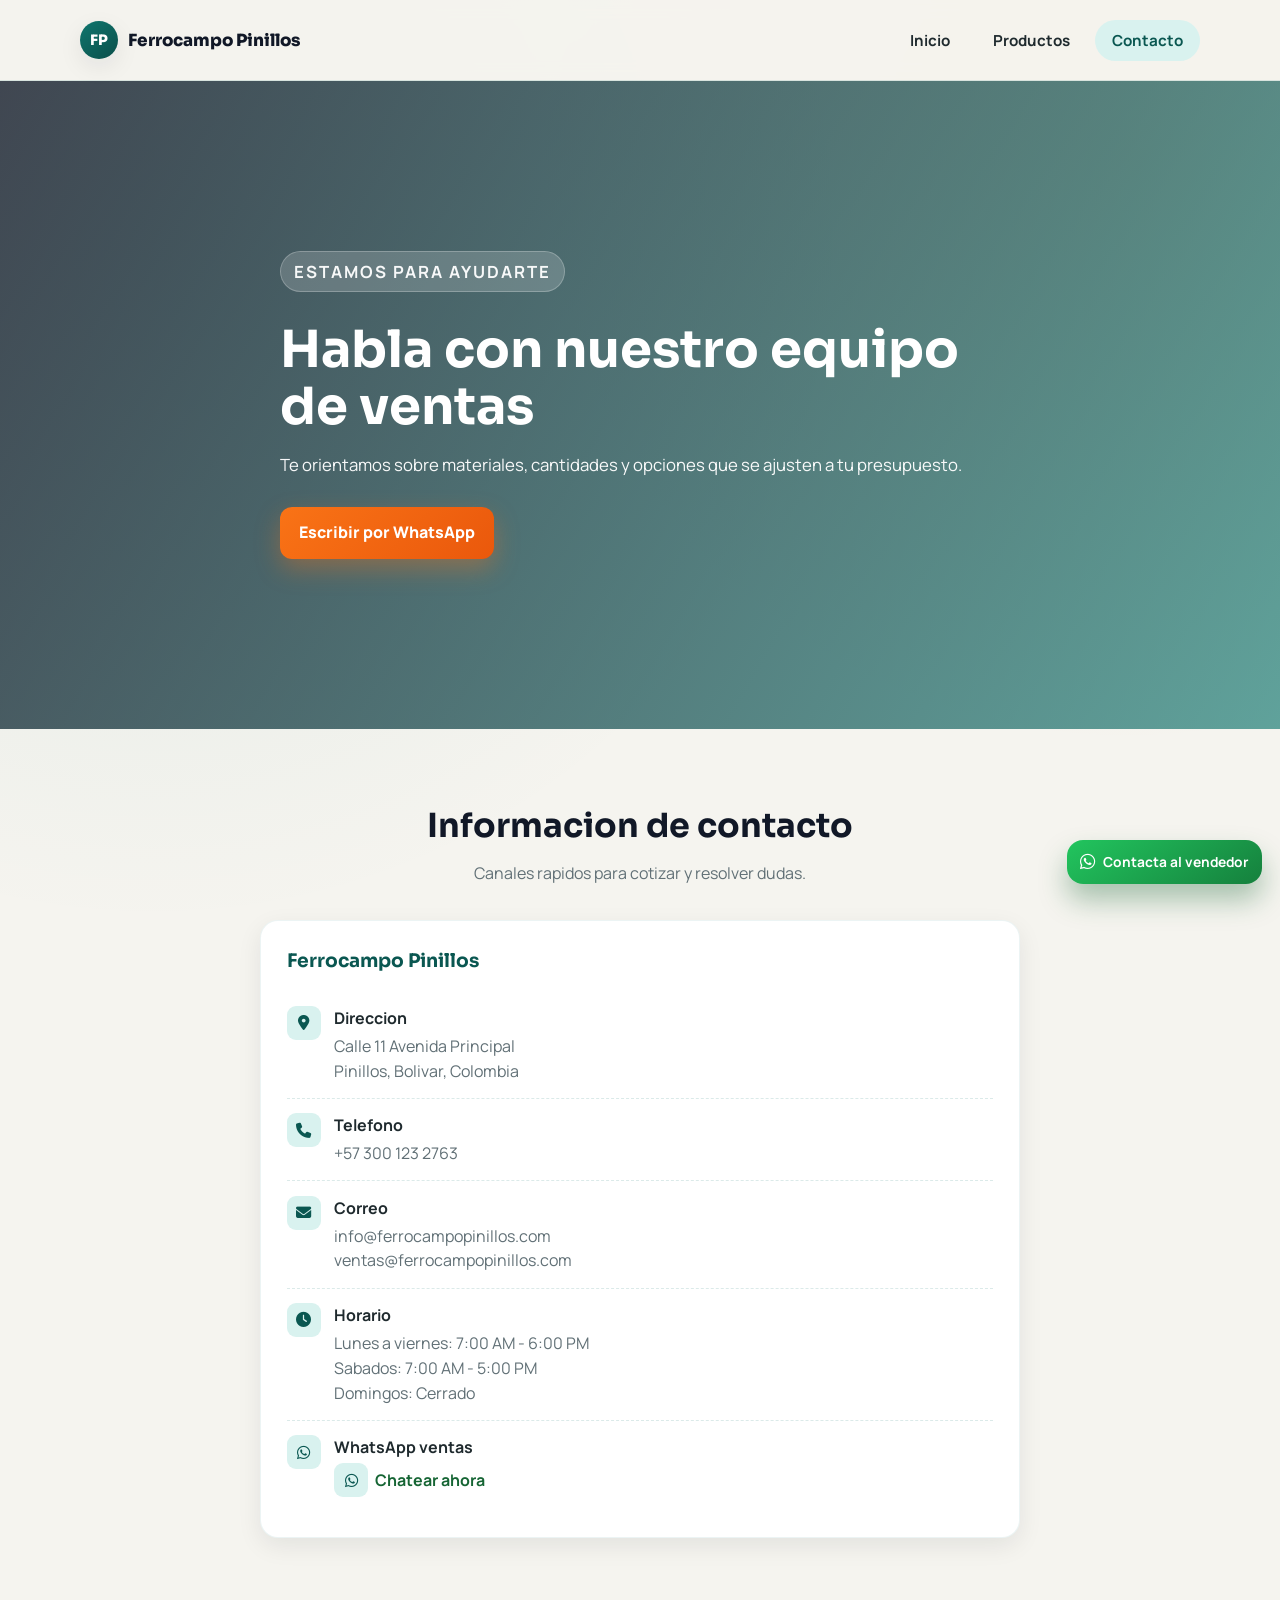
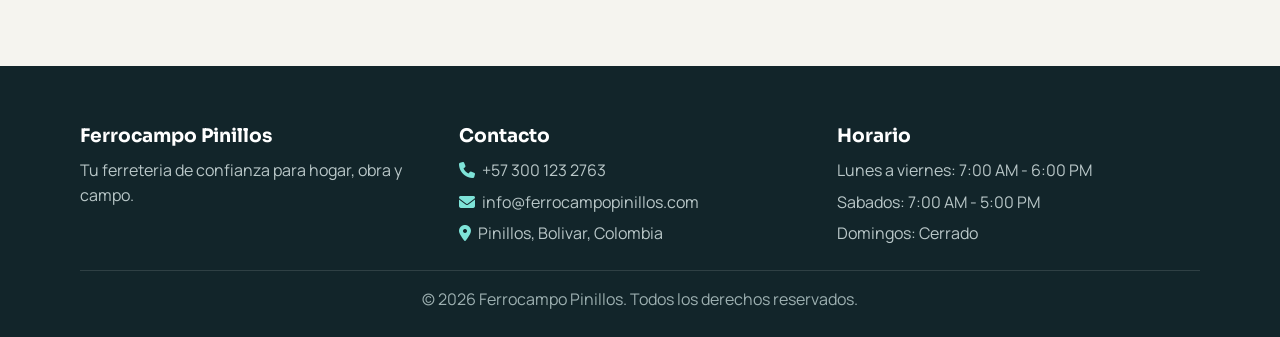
==== contacto.html @ fdd54530 "first commit" ====
<!DOCTYPE html>
<html lang="es">
<head>
    <meta charset="UTF-8">
    <meta name="viewport" content="width=device-width, initial-scale=1.0">
    <title>Contacto - Ferrocampo Pinillos</title>
    <link rel="preconnect" href="https://fonts.googleapis.com">
    <link rel="preconnect" href="https://fonts.gstatic.com" crossorigin>
    <link href="https://fonts.googleapis.com/css2?family=Manrope:wght@400;600;700;800&family=Sora:wght@600;700;800&display=swap" rel="stylesheet">
    <link rel="stylesheet" href="css/style.css">
    <link rel="stylesheet" href="https://cdnjs.cloudflare.com/ajax/libs/font-awesome/6.4.0/css/all.min.css">
</head>
<body>
    <header class="header">
        <div class="container nav-wrap">
            <a class="logo" href="index.html" aria-label="Ir al inicio">
                <span class="logo-mark">FP</span>
                <span class="logo-text">Ferrocampo Pinillos</span>
            </a>

            <button class="nav-toggle" type="button" aria-label="Abrir menu" aria-expanded="false">
                <i class="fas fa-bars"></i>
            </button>

            <nav class="nav" id="main-nav">
                <ul>
                    <li><a href="index.html">Inicio</a></li>
                    <li><a href="productos.html">Productos</a></li>
                    <li><a href="contacto.html" class="active">Contacto</a></li>
                </ul>
            </nav>
        </div>
    </header>

    <main>
        <section class="hero hero-contacto">
            <div class="container hero-content">
                <p class="kicker">Estamos para ayudarte</p>
                <h1>Habla con nuestro equipo de ventas</h1>
                <p>Te orientamos sobre materiales, cantidades y opciones que se ajusten a tu presupuesto.</p>
                <a href="https://wa.me/573001232763?text=Hola,%20necesito%20asesoria%20para%20mi%20compra" class="btn-primary" target="_blank">Escribir por WhatsApp</a>
            </div>
        </section>

        <section class="contacto-section" id="contacto">
            <div class="container">
                <div class="section-head">
                    <h2 class="section-title">Informacion de contacto</h2>
                    <p>Canales rapidos para cotizar y resolver dudas.</p>
                </div>

                <div class="contacto-content">
                    <div class="contacto-info">
                        <h3 class="contacto-info-title">Ferrocampo Pinillos</h3>

                        <div class="contacto-item">
                            <i class="fas fa-map-marker-alt"></i>
                            <div>
                                <h3>Direccion</h3>
                                <p>Calle 11 Avenida Principal<br>Pinillos, Bolivar, Colombia</p>
                            </div>
                        </div>

                        <div class="contacto-item">
                            <i class="fas fa-phone"></i>
                            <div>
                                <h3>Telefono</h3>
                                <p>+57 300 123 2763</p>
                            </div>
                        </div>

                        <div class="contacto-item">
                            <i class="fas fa-envelope"></i>
                            <div>
                                <h3>Correo</h3>
                                <p>info@ferrocampopinillos.com<br>ventas@ferrocampopinillos.com</p>
                            </div>
                        </div>

                        <div class="contacto-item">
                            <i class="fas fa-clock"></i>
                            <div>
                                <h3>Horario</h3>
                                <p>Lunes a viernes: 7:00 AM - 6:00 PM<br>Sabados: 7:00 AM - 5:00 PM<br>Domingos: Cerrado</p>
                            </div>
                        </div>

                        <div class="contacto-item">
                            <i class="fab fa-whatsapp whatsapp-icon"></i>
                            <div>
                                <h3>WhatsApp ventas</h3>
                                <a href="https://wa.me/573001232763?text=Hola,%20necesito%20informacion%20sobre%20productos" target="_blank" class="whatsapp-link">
                                    <i class="fab fa-whatsapp"></i> Chatear ahora
                                </a>
                            </div>
                        </div>
                    </div>
                </div>
            </div>
        </section>
    </main>

    <footer class="footer">
        <div class="container">
            <div class="footer-content">
                <div class="footer-section">
                    <h3>Ferrocampo Pinillos</h3>
                    <p>Tu ferreteria de confianza para hogar, obra y campo.</p>
                </div>
                <div class="footer-section">
                    <h3>Contacto</h3>
                    <p><i class="fas fa-phone"></i> +57 300 123 2763</p>
                    <p><i class="fas fa-envelope"></i> info@ferrocampopinillos.com</p>
                    <p><i class="fas fa-map-marker-alt"></i> Pinillos, Bolivar, Colombia</p>
                </div>
                <div class="footer-section">
                    <h3>Horario</h3>
                    <p>Lunes a viernes: 7:00 AM - 6:00 PM</p>
                    <p>Sabados: 7:00 AM - 5:00 PM</p>
                    <p>Domingos: Cerrado</p>
                </div>
            </div>
            <div class="footer-bottom">
                <p>&copy; 2026 Ferrocampo Pinillos. Todos los derechos reservados.</p>
            </div>
        </div>
    </footer>

    <a href="https://wa.me/573001232763?text=Hola,%20necesito%20informacion%20sobre%20productos%20de%20la%20ferreteria" class="whatsapp-float" target="_blank" title="Contactanos por WhatsApp">
        <i class="fab fa-whatsapp"></i>
        <span>Contacta al vendedor</span>
    </a>

    <script src="js/script.js"></script>
</body>
</html>
---- css/style.css ----
* {
    margin: 0;
    padding: 0;
    box-sizing: border-box;
}

:root {
    --bg: #f5f4ef;
    --bg-soft: #efece2;
    --surface: #ffffff;
    --surface-2: #f8f9fb;
    --text: #1f2a2e;
    --muted: #617076;
    --brand: #0f766e;
    --brand-strong: #0a5751;
    --brand-soft: #d9f2ef;
    --accent: #f97316;
    --ink: #111827;
    --ring: rgba(15, 118, 110, 0.2);
    --header-h: 80px;
    --shadow-sm: 0 8px 24px rgba(17, 24, 39, 0.08);
    --shadow-md: 0 20px 45px rgba(17, 24, 39, 0.12);
    --radius-sm: 12px;
    --radius-md: 18px;
    --radius-lg: 28px;
}

html {
    scroll-behavior: smooth;
}

body {
    font-family: "Manrope", sans-serif;
    color: var(--text);
    background:
        radial-gradient(circle at 12% 12%, rgba(15, 118, 110, 0.09), transparent 34%),
        radial-gradient(circle at 88% 8%, rgba(249, 115, 22, 0.12), transparent 28%),
        var(--bg);
    line-height: 1.55;
}

.container {
    width: min(1120px, 92%);
    margin-inline: auto;
}

.sr-only {
    position: absolute;
    width: 1px;
    height: 1px;
    padding: 0;
    margin: -1px;
    overflow: hidden;
    clip: rect(0, 0, 0, 0);
    border: 0;
}

.header {
    position: sticky;
    top: 0;
    z-index: 1100;
    backdrop-filter: blur(8px);
    background: rgba(245, 244, 239, 0.94);
    border-bottom: 1px solid rgba(15, 118, 110, 0.12);
}

.nav-wrap {
    min-height: var(--header-h);
    display: flex;
    align-items: center;
    justify-content: space-between;
    gap: 1rem;
}

.logo {
    text-decoration: none;
    display: inline-flex;
    align-items: center;
    gap: 0.65rem;
}

.logo-mark {
    width: 38px;
    height: 38px;
    border-radius: 50%;
    display: inline-flex;
    align-items: center;
    justify-content: center;
    font: 800 0.9rem "Sora", sans-serif;
    color: #fff;
    background: linear-gradient(140deg, var(--brand), #0b4f4a);
    box-shadow: var(--shadow-sm);
}

.logo-text {
    font: 800 1.05rem "Sora", sans-serif;
    color: var(--ink);
}

.nav ul {
    display: flex;
    list-style: none;
    gap: 0.55rem;
}

.nav a {
    text-decoration: none;
    color: var(--text);
    font-weight: 700;
    font-size: 0.95rem;
    border-radius: 999px;
    padding: 0.62rem 1.05rem;
    transition: all 0.25s ease;
}

.nav a:hover,
.nav a.active {
    color: var(--brand-strong);
    background: var(--brand-soft);
}

.nav-toggle {
    display: none;
    width: 42px;
    height: 42px;
    border: 1px solid rgba(15, 118, 110, 0.25);
    border-radius: 11px;
    background: var(--surface);
    color: var(--brand-strong);
    cursor: pointer;
}

.hero {
    position: relative;
    min-height: 72vh;
    display: grid;
    align-items: center;
    padding: 4rem 0;
}

.hero::before {
    content: "";
    position: absolute;
    inset: 0;
    background:
        linear-gradient(120deg, rgba(15, 118, 110, 0.85), rgba(11, 79, 74, 0.65)),
        url("https://images.unsplash.com/photo-1504307651254-35680f356dfd?auto=format&fit=crop&w=1400&q=80") center/cover;
    z-index: -1;
}

.hero.hero-productos::before {
    background:
        linear-gradient(120deg, rgba(15, 118, 110, 0.85), rgba(249, 115, 22, 0.45)),
        url("https://images.unsplash.com/photo-1504148455328-c376907d081c?auto=format&fit=crop&w=1400&q=80") center/cover;
}

.hero.hero-contacto::before {
    background:
        linear-gradient(120deg, rgba(17, 24, 39, 0.78), rgba(15, 118, 110, 0.65)),
        url("https://images.unsplash.com/photo-1497366754035-f200968a6e72?auto=format&fit=crop&w=1400&q=80") center/cover;
}

.hero-content {
    color: #fff;
    max-width: 720px;
    animation: fadeUp 0.7s ease;
}

.kicker {
    display: inline-block;
    font-size: 0.76rem;
    letter-spacing: 0.12em;
    text-transform: uppercase;
    font-weight: 700;
    background: rgba(255, 255, 255, 0.18);
    border: 1px solid rgba(255, 255, 255, 0.25);
    border-radius: 999px;
    padding: 0.4rem 0.8rem;
    margin-bottom: 1rem;
}

.hero h1 {
    font-family: "Sora", sans-serif;
    font-size: clamp(1.85rem, 4vw, 3.2rem);
    line-height: 1.12;
    margin-bottom: 1rem;
}

.hero p {
    font-size: 1.05rem;
    margin-bottom: 1.8rem;
    opacity: 0.96;
}

.hero-actions {
    display: flex;
    flex-wrap: wrap;
    gap: 0.8rem;
}

.btn-primary,
.btn-secondary {
    text-decoration: none;
    display: inline-flex;
    align-items: center;
    justify-content: center;
    padding: 0.85rem 1.2rem;
    border-radius: 12px;
    font-weight: 800;
    transition: transform 0.2s ease, box-shadow 0.2s ease, background 0.2s ease;
}

.btn-primary {
    color: #fff;
    background: linear-gradient(135deg, var(--accent), #ea580c);
    box-shadow: 0 10px 24px rgba(249, 115, 22, 0.35);
}

.btn-secondary {
    color: #fff;
    background: rgba(255, 255, 255, 0.2);
    border: 1px solid rgba(255, 255, 255, 0.35);
}

.btn-primary:hover,
.btn-secondary:hover {
    transform: translateY(-2px);
}

.section-head {
    text-align: center;
    margin-bottom: 2.1rem;
}

.section-title {
    font-family: "Sora", sans-serif;
    font-size: clamp(1.55rem, 2.6vw, 2.3rem);
    color: var(--ink);
    margin-bottom: 0.55rem;
}

.section-head p {
    color: var(--muted);
    max-width: 720px;
    margin-inline: auto;
}

.highlights {
    margin-top: -2.8rem;
    position: relative;
    z-index: 4;
}

.stats-grid {
    display: grid;
    grid-template-columns: repeat(3, minmax(0, 1fr));
    gap: 1rem;
}

.stat-card {
    background: var(--surface);
    border-radius: var(--radius-md);
    padding: 1.1rem 1.2rem;
    box-shadow: var(--shadow-sm);
    border: 1px solid rgba(15, 118, 110, 0.09);
}

.stat-card h3 {
    font-family: "Sora", sans-serif;
    color: var(--brand-strong);
    margin-bottom: 0.2rem;
}

.stat-card p {
    color: var(--muted);
    font-size: 0.93rem;
}

.categorias-destacadas,
.caracteristicas,
.productos-section,
.tabla-section,
.contacto-section {
    padding: 4.5rem 0;
}

.categorias-grid {
    display: grid;
    grid-template-columns: repeat(3, minmax(0, 1fr));
    gap: 1rem;
}

.categoria-card,
.caracteristica,
.contacto-info {
    background: var(--surface);
    border-radius: var(--radius-md);
    box-shadow: var(--shadow-sm);
    border: 1px solid rgba(15, 118, 110, 0.08);
}

.categoria-card {
    padding: 1.4rem;
    transition: transform 0.2s ease;
}

.categoria-card:hover {
    transform: translateY(-4px);
}

.categoria-card i {
    width: 48px;
    height: 48px;
    border-radius: 12px;
    display: inline-flex;
    align-items: center;
    justify-content: center;
    font-size: 1.3rem;
    color: var(--brand-strong);
    background: var(--brand-soft);
    margin-bottom: 0.8rem;
}

.categoria-card h3 {
    font-family: "Sora", sans-serif;
    margin-bottom: 0.3rem;
}

.categoria-card p,
.caracteristica p,
.contacto-item p {
    color: var(--muted);
}

.caracteristicas {
    background: linear-gradient(180deg, transparent, rgba(15, 118, 110, 0.05));
}

.caracteristicas-grid {
    display: grid;
    grid-template-columns: repeat(3, minmax(0, 1fr));
    gap: 1rem;
}

.caracteristica {
    padding: 1.3rem;
}

.caracteristica i {
    color: var(--accent);
    font-size: 1.45rem;
    margin-bottom: 0.6rem;
}

.caracteristica h3 {
    font-family: "Sora", sans-serif;
    margin-bottom: 0.4rem;
}

.filtros {
    display: flex;
    justify-content: center;
    flex-wrap: wrap;
    gap: 0.55rem;
    margin-bottom: 1.15rem;
}

.filtro-btn {
    border: 1px solid rgba(15, 118, 110, 0.24);
    background: var(--surface);
    color: var(--brand-strong);
    border-radius: 999px;
    padding: 0.55rem 1rem;
    cursor: pointer;
    font-weight: 700;
    transition: all 0.2s ease;
}

.filtro-btn:hover,
.filtro-btn.active {
    background: var(--brand-soft);
    border-color: rgba(15, 118, 110, 0.35);
}

.buscador {
    position: relative;
    max-width: 620px;
    margin: 0 auto 2rem;
}

.buscador input {
    width: 100%;
    background: var(--surface);
    border: 1px solid rgba(15, 118, 110, 0.22);
    border-radius: 14px;
    padding: 0.95rem 2.9rem 0.95rem 1rem;
    outline: none;
    transition: box-shadow 0.2s ease, border-color 0.2s ease;
}

.buscador input:focus {
    border-color: var(--brand);
    box-shadow: 0 0 0 4px var(--ring);
}

.buscador i {
    position: absolute;
    top: 50%;
    right: 1rem;
    transform: translateY(-50%);
    color: var(--brand-strong);
}

.productos-grid {
    display: grid;
    grid-template-columns: repeat(4, minmax(0, 1fr));
    gap: 0.95rem;
}

.producto-card {
    background: var(--surface);
    border-radius: var(--radius-md);
    border: 1px solid rgba(15, 118, 110, 0.08);
    padding: 1.05rem;
    box-shadow: var(--shadow-sm);
    transition: transform 0.2s ease;
}

.producto-card:hover {
    transform: translateY(-4px);
}

.producto-imagen {
    width: 54px;
    height: 54px;
    border-radius: 14px;
    background: var(--brand-soft);
    color: var(--brand-strong);
    display: flex;
    align-items: center;
    justify-content: center;
    font-size: 1.3rem;
    margin-bottom: 0.8rem;
}

.producto-card h3 {
    font-size: 1rem;
    margin-bottom: 0.38rem;
    font-family: "Sora", sans-serif;
}

.producto-descripcion {
    font-size: 0.89rem;
    color: var(--muted);
    margin-bottom: 0.68rem;
}

.producto-precio {
    color: var(--brand-strong);
    font-weight: 800;
    font-size: 1.1rem;
    margin-bottom: 0.6rem;
}

.categoria-tag {
    font-size: 0.76rem;
    font-weight: 700;
    color: #fff;
    background: linear-gradient(145deg, var(--brand), var(--brand-strong));
    border-radius: 999px;
    display: inline-flex;
    padding: 0.25rem 0.7rem;
}

.producto-card.hidden,
.producto-row.hidden {
    display: none;
}

.tabla-section {
    padding-top: 1.5rem;
}

.tabla-wrap {
    overflow-x: auto;
    background: var(--surface);
    border-radius: var(--radius-md);
    border: 1px solid rgba(15, 118, 110, 0.12);
    box-shadow: var(--shadow-sm);
}

.productos-tabla {
    width: 100%;
    border-collapse: collapse;
    min-width: 680px;
}

.productos-tabla th,
.productos-tabla td {
    text-align: left;
    padding: 0.9rem 1rem;
    border-bottom: 1px solid rgba(15, 118, 110, 0.08);
}

.productos-tabla thead th {
    font-family: "Sora", sans-serif;
    font-size: 0.88rem;
    letter-spacing: 0.04em;
    text-transform: uppercase;
    color: var(--brand-strong);
    background: var(--surface-2);
}

.productos-tabla tbody tr:hover {
    background: #f2fdfa;
}

.nota-precios {
    margin-top: 0.9rem;
    color: var(--muted);
    text-align: center;
}

.productos-contador {
    margin-top: 1rem;
    text-align: center;
    color: var(--muted);
    font-weight: 600;
}

.contacto-content {
    display: grid;
    grid-template-columns: 1fr;
    max-width: 760px;
    margin: 0 auto;
}

.contacto-info {
    padding: 1.6rem;
}

.contacto-info-title {
    font-family: "Sora", sans-serif;
    color: var(--brand-strong);
    margin-bottom: 1rem;
}

.contacto-item {
    display: flex;
    gap: 0.85rem;
    align-items: flex-start;
    padding: 0.9rem 0;
    border-bottom: 1px dashed rgba(15, 118, 110, 0.15);
}

.contacto-item:last-child {
    border-bottom: 0;
}

.contacto-item i {
    width: 34px;
    height: 34px;
    border-radius: 9px;
    background: var(--brand-soft);
    color: var(--brand-strong);
    display: inline-flex;
    justify-content: center;
    align-items: center;
    font-size: 0.95rem;
}

.contacto-item h3 {
    font-size: 1rem;
    margin-bottom: 0.2rem;
}

.whatsapp-icon {
    background: #dcfce7;
    color: #166534;
}

.whatsapp-link {
    text-decoration: none;
    color: #166534;
    font-weight: 700;
    display: inline-flex;
    gap: 0.4rem;
    align-items: center;
}

.footer {
    background: #12252a;
    color: #dce7e7;
    padding: 3.4rem 0 1.6rem;
    margin-top: 3.5rem;
}

.footer-content {
    display: grid;
    grid-template-columns: repeat(3, minmax(0, 1fr));
    gap: 1rem;
}

.footer-section h3 {
    color: #fff;
    font-family: "Sora", sans-serif;
    margin-bottom: 0.55rem;
}

.footer-section p {
    margin-bottom: 0.4rem;
    color: #b9c7c8;
}

.footer-section i {
    color: #7ee3d8;
    margin-right: 0.3rem;
}

.footer-bottom {
    margin-top: 1.1rem;
    padding-top: 1rem;
    border-top: 1px solid rgba(255, 255, 255, 0.12);
    text-align: center;
    color: #9db0b1;
}

.whatsapp-float {
    position: fixed;
    right: 18px;
    bottom: 16px;
    z-index: 1200;
    color: #fff;
    text-decoration: none;
    background: linear-gradient(145deg, #22c55e, #15803d);
    border-radius: 16px;
    padding: 0.7rem 0.85rem;
    box-shadow: 0 16px 28px rgba(22, 101, 52, 0.35);
    display: inline-flex;
    align-items: center;
    gap: 0.5rem;
    font-weight: 700;
    font-size: 0.86rem;
}

.whatsapp-float i {
    font-size: 1.1rem;
}

@keyframes fadeUp {
    from {
        opacity: 0;
        transform: translateY(10px);
    }
    to {
        opacity: 1;
        transform: translateY(0);
    }
}

@media (max-width: 1024px) {
    .productos-grid {
        grid-template-columns: repeat(3, minmax(0, 1fr));
    }

    .categorias-grid,
    .caracteristicas-grid,
    .stats-grid,
    .footer-content {
        grid-template-columns: repeat(2, minmax(0, 1fr));
    }
}

@media (max-width: 760px) {
    .header {
        border-bottom-color: rgba(15, 118, 110, 0.2);
    }

    .nav-toggle {
        display: inline-flex;
        align-items: center;
        justify-content: center;
    }

    .nav {
        position: absolute;
        top: var(--header-h);
        left: 0;
        right: 0;
        background: rgba(245, 244, 239, 0.98);
        border-bottom: 1px solid rgba(15, 118, 110, 0.14);
        padding: 0.9rem;
        display: none;
    }

    .nav.open {
        display: block;
        animation: fadeUp 0.2s ease;
    }

    .nav ul {
        flex-direction: column;
    }

    .hero {
        min-height: 62vh;
        padding: 3rem 0;
    }

    .hero h1 {
        font-size: 2rem;
    }

    .hero p {
        font-size: 0.98rem;
    }

    .productos-grid,
    .categorias-grid,
    .caracteristicas-grid,
    .stats-grid,
    .footer-content {
        grid-template-columns: 1fr;
    }

    .whatsapp-float span {
        display: none;
    }

    .whatsapp-float {
        width: 46px;
        height: 46px;
        border-radius: 999px;
        justify-content: center;
        padding: 0;
    }
}
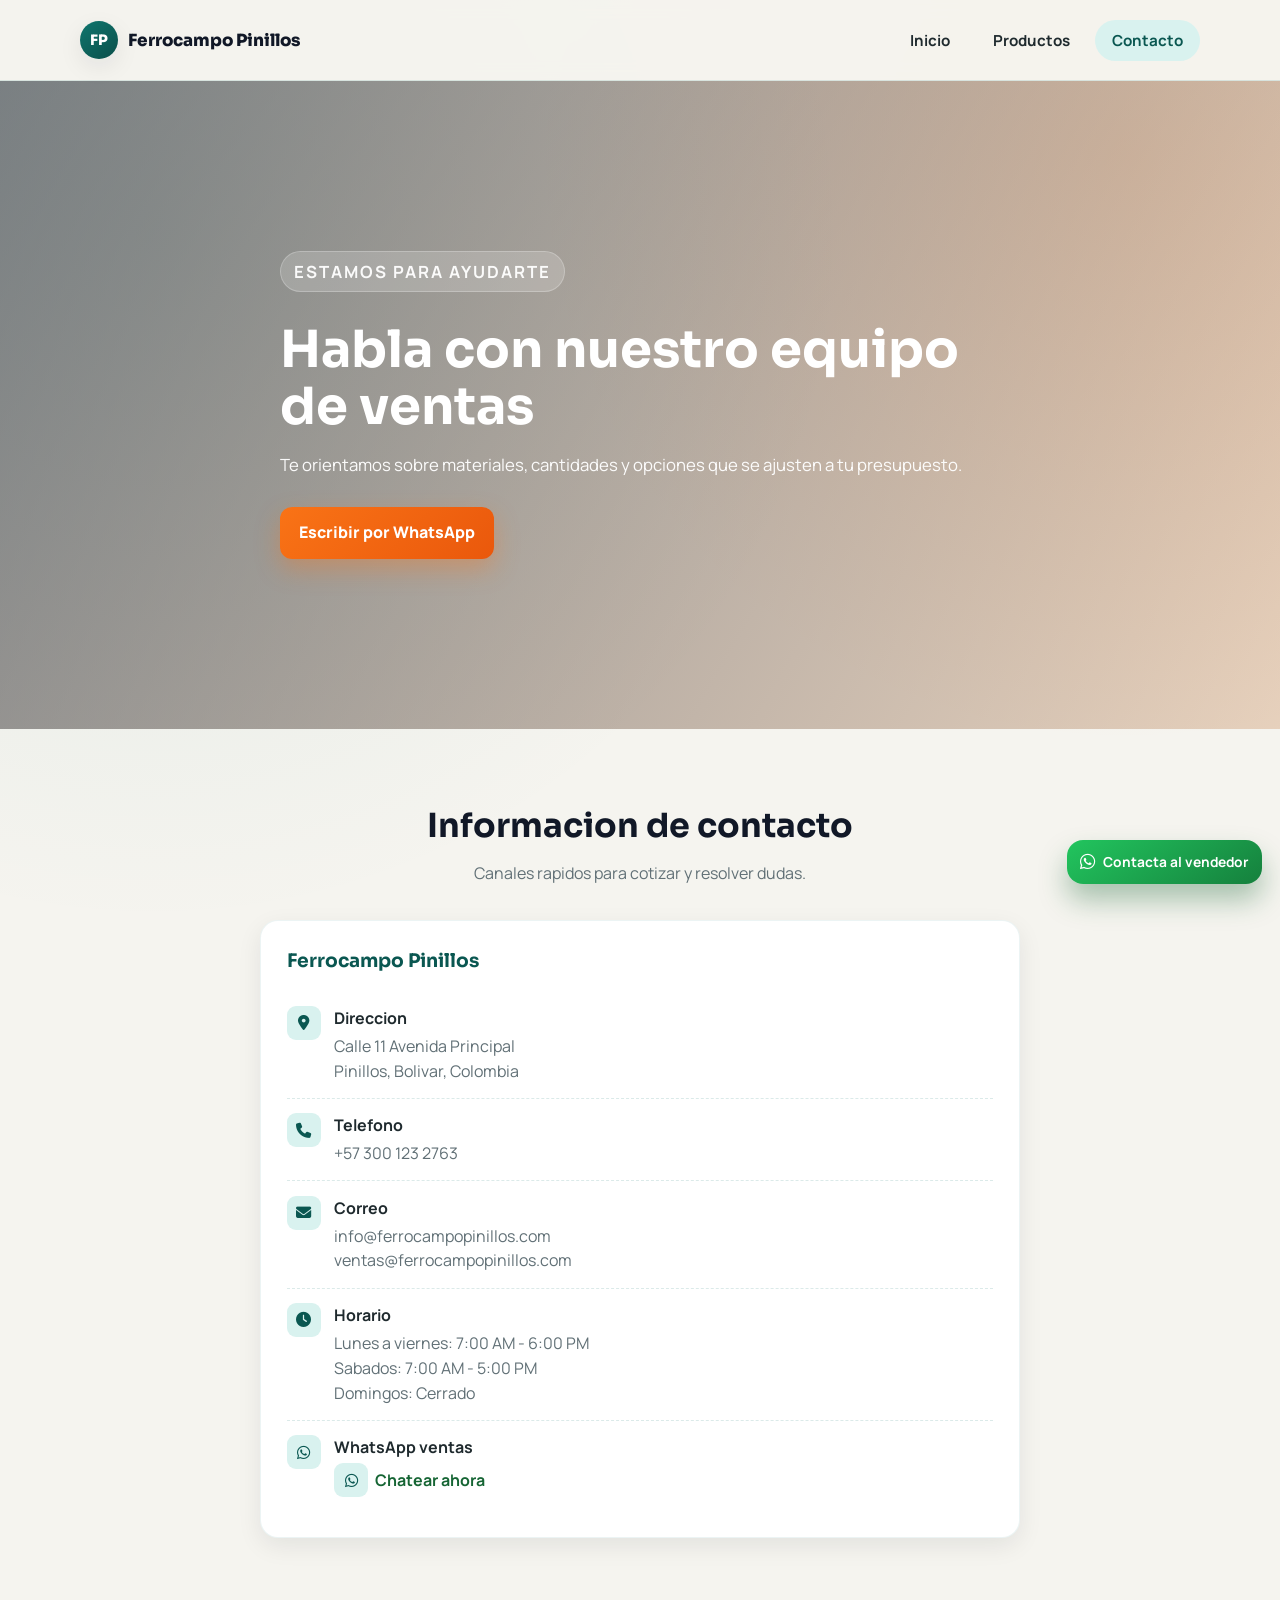
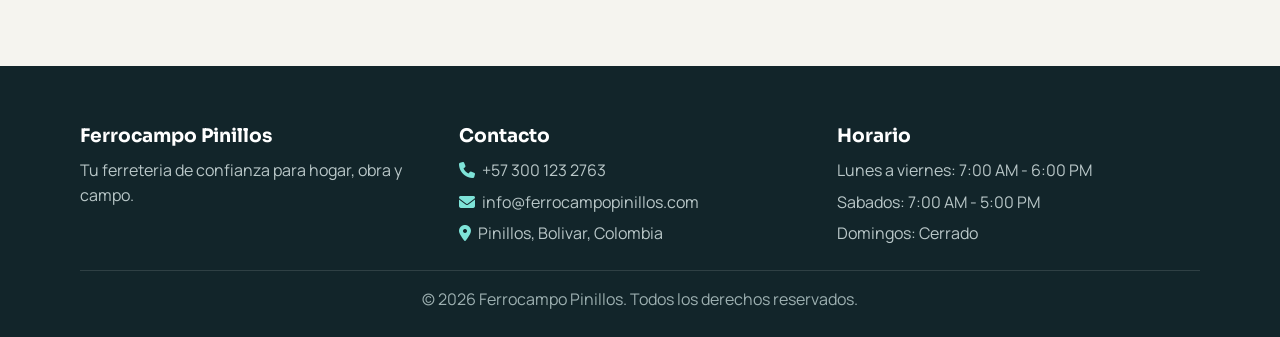
==== commit c9cd4105: "Bust cache for CSS and JS assets" ====
--- a/contacto.html
+++ b/contacto.html
@@ -7,7 +7,7 @@
     <link rel="preconnect" href="https://fonts.googleapis.com">
     <link rel="preconnect" href="https://fonts.gstatic.com" crossorigin>
     <link href="https://fonts.googleapis.com/css2?family=Manrope:wght@400;600;700;800&family=Sora:wght@600;700;800&display=swap" rel="stylesheet">
-    <link rel="stylesheet" href="css/style.css">
+    <link rel="stylesheet" href="css/style.css?v=20260406-1">
     <link rel="stylesheet" href="https://cdnjs.cloudflare.com/ajax/libs/font-awesome/6.4.0/css/all.min.css">
 </head>
 <body>
@@ -131,6 +131,6 @@
         <span>Contacta al vendedor</span>
     </a>
 
-    <script src="js/script.js"></script>
+    <script src="js/script.js?v=20260406-1"></script>
 </body>
 </html>
--- a/css/style.css
+++ b/css/style.css
@@ -143,7 +143,7 @@
     position: absolute;
     inset: 0;
     background:
-        linear-gradient(120deg, rgba(15, 118, 110, 0.85), rgba(11, 79, 74, 0.65)),
+        linear-gradient(120deg, rgba(28, 35, 46, 0.45), rgba(184, 96, 27, 0.28)),
         url("https://images.unsplash.com/photo-1504307651254-35680f356dfd?auto=format&fit=crop&w=1400&q=80") center/cover;
     z-index: -1;
 }
@@ -156,7 +156,7 @@
 
 .hero.hero-contacto::before {
     background:
-        linear-gradient(120deg, rgba(17, 24, 39, 0.78), rgba(15, 118, 110, 0.65)),
+    linear-gradient(120deg, rgba(22, 28, 38, 0.52), rgba(184, 96, 27, 0.24)),
         url("https://images.unsplash.com/photo-1497366754035-f200968a6e72?auto=format&fit=crop&w=1400&q=80") center/cover;
 }
 
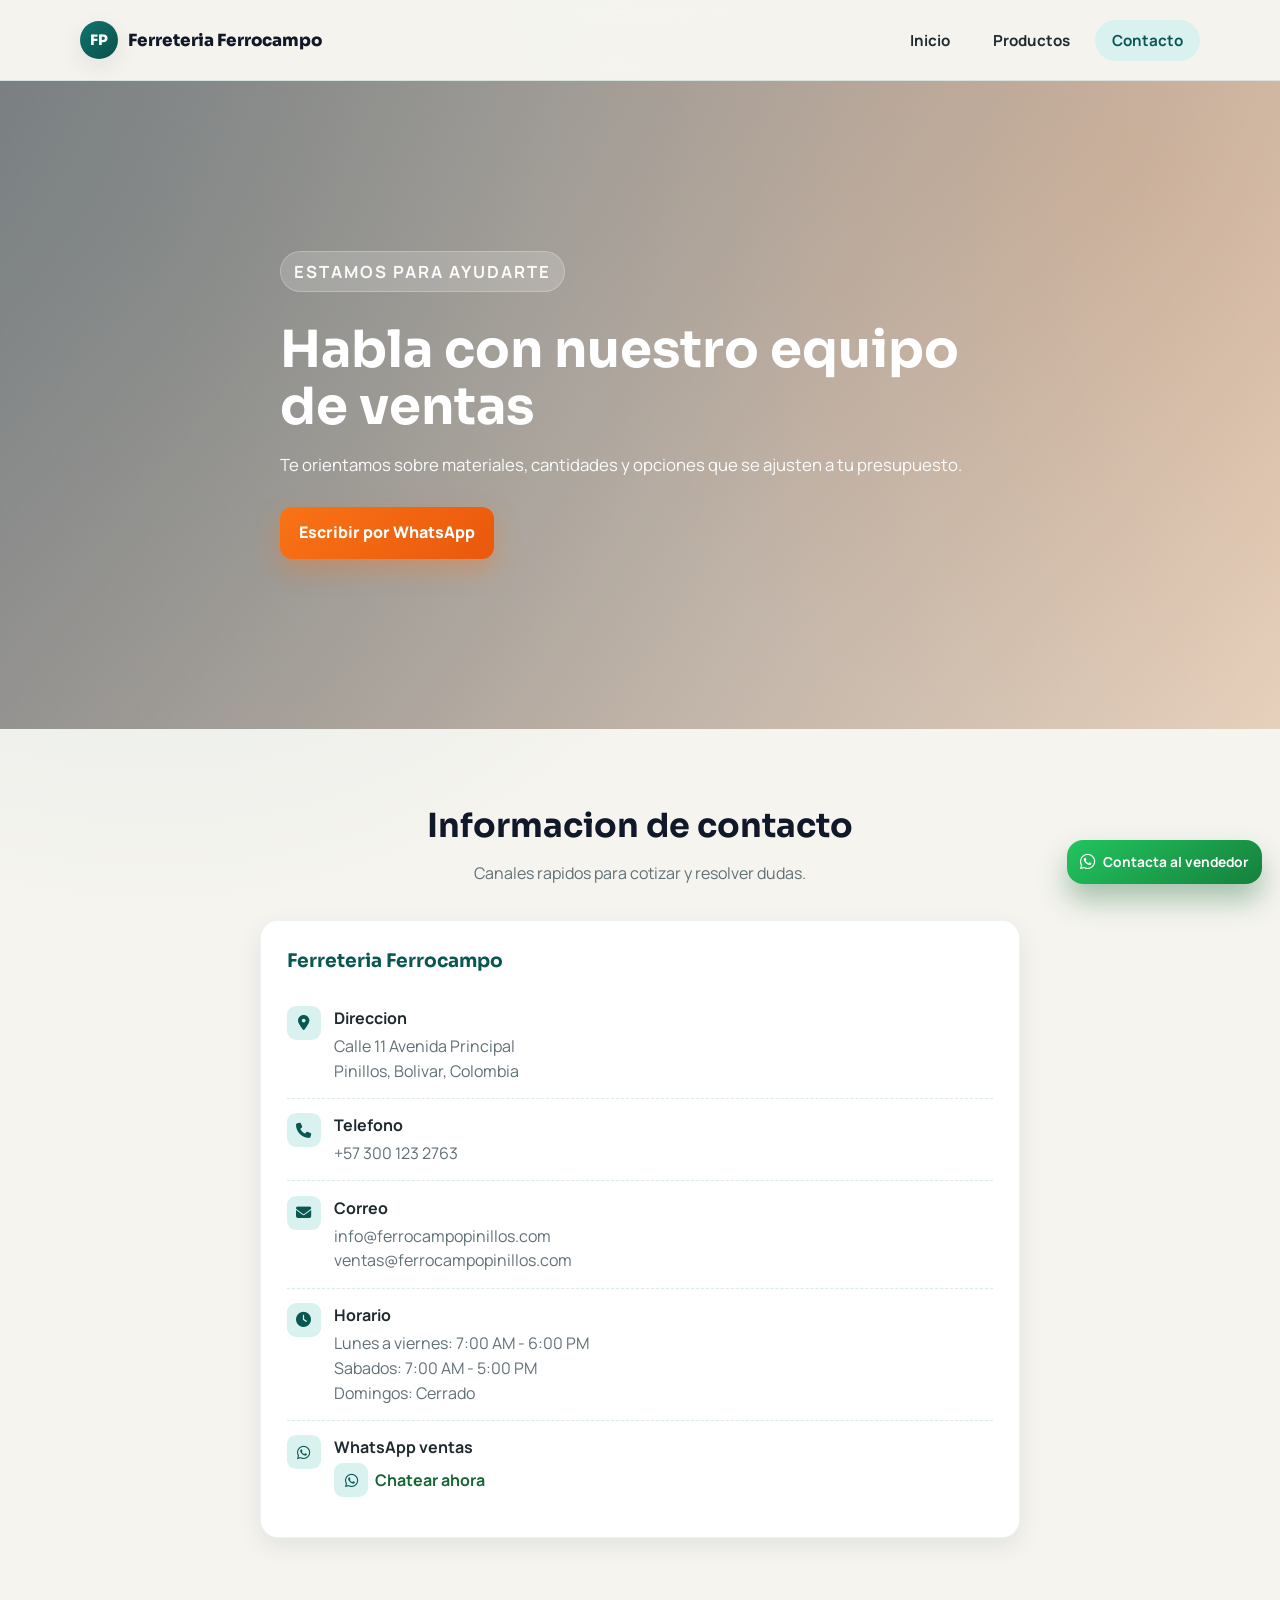
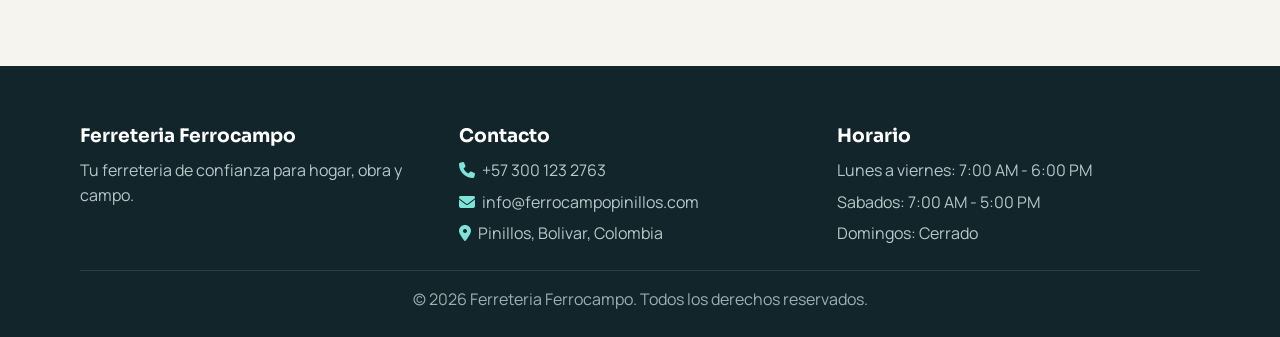
==== commit 7f297ffa: "Integrate product folder items into catalog" ====
--- a/contacto.html
+++ b/contacto.html
@@ -3,11 +3,11 @@
 <head>
     <meta charset="UTF-8">
     <meta name="viewport" content="width=device-width, initial-scale=1.0">
-    <title>Contacto - Ferrocampo Pinillos</title>
+    <title>Contacto - Ferreteria Ferrocampo</title>
     <link rel="preconnect" href="https://fonts.googleapis.com">
     <link rel="preconnect" href="https://fonts.gstatic.com" crossorigin>
     <link href="https://fonts.googleapis.com/css2?family=Manrope:wght@400;600;700;800&family=Sora:wght@600;700;800&display=swap" rel="stylesheet">
-    <link rel="stylesheet" href="css/style.css?v=20260406-1">
+    <link rel="stylesheet" href="css/style.css?v=20260406-3">
     <link rel="stylesheet" href="https://cdnjs.cloudflare.com/ajax/libs/font-awesome/6.4.0/css/all.min.css">
 </head>
 <body>
@@ -15,7 +15,7 @@
         <div class="container nav-wrap">
             <a class="logo" href="index.html" aria-label="Ir al inicio">
                 <span class="logo-mark">FP</span>
-                <span class="logo-text">Ferrocampo Pinillos</span>
+                <span class="logo-text">Ferreteria Ferrocampo</span>
             </a>
 
             <button class="nav-toggle" type="button" aria-label="Abrir menu" aria-expanded="false">
@@ -51,7 +51,7 @@
 
                 <div class="contacto-content">
                     <div class="contacto-info">
-                        <h3 class="contacto-info-title">Ferrocampo Pinillos</h3>
+                        <h3 class="contacto-info-title">Ferreteria Ferrocampo</h3>
 
                         <div class="contacto-item">
                             <i class="fas fa-map-marker-alt"></i>
@@ -104,7 +104,7 @@
         <div class="container">
             <div class="footer-content">
                 <div class="footer-section">
-                    <h3>Ferrocampo Pinillos</h3>
+                    <h3>Ferreteria Ferrocampo</h3>
                     <p>Tu ferreteria de confianza para hogar, obra y campo.</p>
                 </div>
                 <div class="footer-section">
@@ -121,7 +121,7 @@
                 </div>
             </div>
             <div class="footer-bottom">
-                <p>&copy; 2026 Ferrocampo Pinillos. Todos los derechos reservados.</p>
+                <p>&copy; 2026 Ferreteria Ferrocampo. Todos los derechos reservados.</p>
             </div>
         </div>
     </footer>
@@ -131,6 +131,6 @@
         <span>Contacta al vendedor</span>
     </a>
 
-    <script src="js/script.js?v=20260406-1"></script>
+    <script src="js/script.js?v=20260406-3"></script>
 </body>
 </html>
--- a/css/style.css
+++ b/css/style.css
@@ -150,13 +150,13 @@
 
 .hero.hero-productos::before {
     background:
-        linear-gradient(120deg, rgba(15, 118, 110, 0.85), rgba(249, 115, 22, 0.45)),
+        linear-gradient(120deg, rgba(25, 43, 62, 0.42), rgba(180, 97, 28, 0.34)),
         url("https://images.unsplash.com/photo-1504148455328-c376907d081c?auto=format&fit=crop&w=1400&q=80") center/cover;
 }
 
 .hero.hero-contacto::before {
     background:
-    linear-gradient(120deg, rgba(22, 28, 38, 0.52), rgba(184, 96, 27, 0.24)),
+        linear-gradient(120deg, rgba(22, 28, 38, 0.52), rgba(184, 96, 27, 0.24)),
         url("https://images.unsplash.com/photo-1497366754035-f200968a6e72?auto=format&fit=crop&w=1400&q=80") center/cover;
 }
 
@@ -251,6 +251,91 @@
     z-index: 4;
 }
 
+.bienvenida {
+    padding: 2.2rem 0 1rem;
+}
+
+.welcome-card {
+    background: linear-gradient(120deg, #ffffff, #f8fbfa);
+    border-radius: var(--radius-md);
+    border: 1px solid rgba(15, 118, 110, 0.12);
+    box-shadow: var(--shadow-sm);
+    padding: 1.3rem;
+}
+
+.welcome-card h2 {
+    font-family: "Sora", sans-serif;
+    color: var(--brand-strong);
+    margin-bottom: 0.6rem;
+}
+
+.welcome-card p {
+    color: var(--muted);
+    margin-bottom: 0.8rem;
+}
+
+.welcome-tags {
+    display: flex;
+    flex-wrap: wrap;
+    gap: 0.5rem;
+}
+
+.welcome-tags span {
+    background: var(--brand-soft);
+    color: var(--brand-strong);
+    border-radius: 999px;
+    padding: 0.35rem 0.7rem;
+    font-size: 0.82rem;
+    font-weight: 700;
+}
+
+.ferrocampo-visual {
+    padding: 1.5rem 0 4rem;
+}
+
+.visual-grid {
+    display: grid;
+    grid-template-columns: repeat(2, minmax(0, 1fr));
+    gap: 1rem;
+}
+
+.visual-card {
+    min-height: 240px;
+    border-radius: var(--radius-md);
+    background-size: cover;
+    background-position: center;
+    overflow: hidden;
+    box-shadow: var(--shadow-sm);
+    border: 1px solid rgba(15, 118, 110, 0.08);
+    display: flex;
+    align-items: flex-end;
+}
+
+.visual-ferro {
+    background-image: linear-gradient(120deg, rgba(18, 31, 44, 0.48), rgba(18, 31, 44, 0.24)), url("https://images.unsplash.com/photo-1609205807107-e8ec2120f1aa?auto=format&fit=crop&w=1400&q=80");
+}
+
+.visual-campo {
+    background-image: linear-gradient(120deg, rgba(24, 33, 45, 0.45), rgba(166, 90, 29, 0.28)), url("https://images.unsplash.com/photo-1615818499660-30bb5816e1c7?auto=format&fit=crop&w=1400&q=80");
+}
+
+.visual-overlay {
+    width: 100%;
+    padding: 1rem;
+    color: #fff;
+    background: linear-gradient(to top, rgba(17, 24, 39, 0.7), rgba(17, 24, 39, 0.2));
+}
+
+.visual-overlay h3 {
+    font-family: "Sora", sans-serif;
+    margin-bottom: 0.25rem;
+}
+
+.visual-overlay p {
+    font-size: 0.92rem;
+    opacity: 0.95;
+}
+
 .stats-grid {
     display: grid;
     grid-template-columns: repeat(3, minmax(0, 1fr));
@@ -441,6 +526,13 @@
     justify-content: center;
     font-size: 1.3rem;
     margin-bottom: 0.8rem;
+}
+
+.producto-imagen img {
+    width: 100%;
+    height: 100%;
+    object-fit: cover;
+    border-radius: 12px;
 }
 
 .producto-card h3 {
@@ -669,6 +761,10 @@
     .footer-content {
         grid-template-columns: repeat(2, minmax(0, 1fr));
     }
+
+    .visual-grid {
+        grid-template-columns: 1fr;
+    }
 }
 
 @media (max-width: 760px) {
